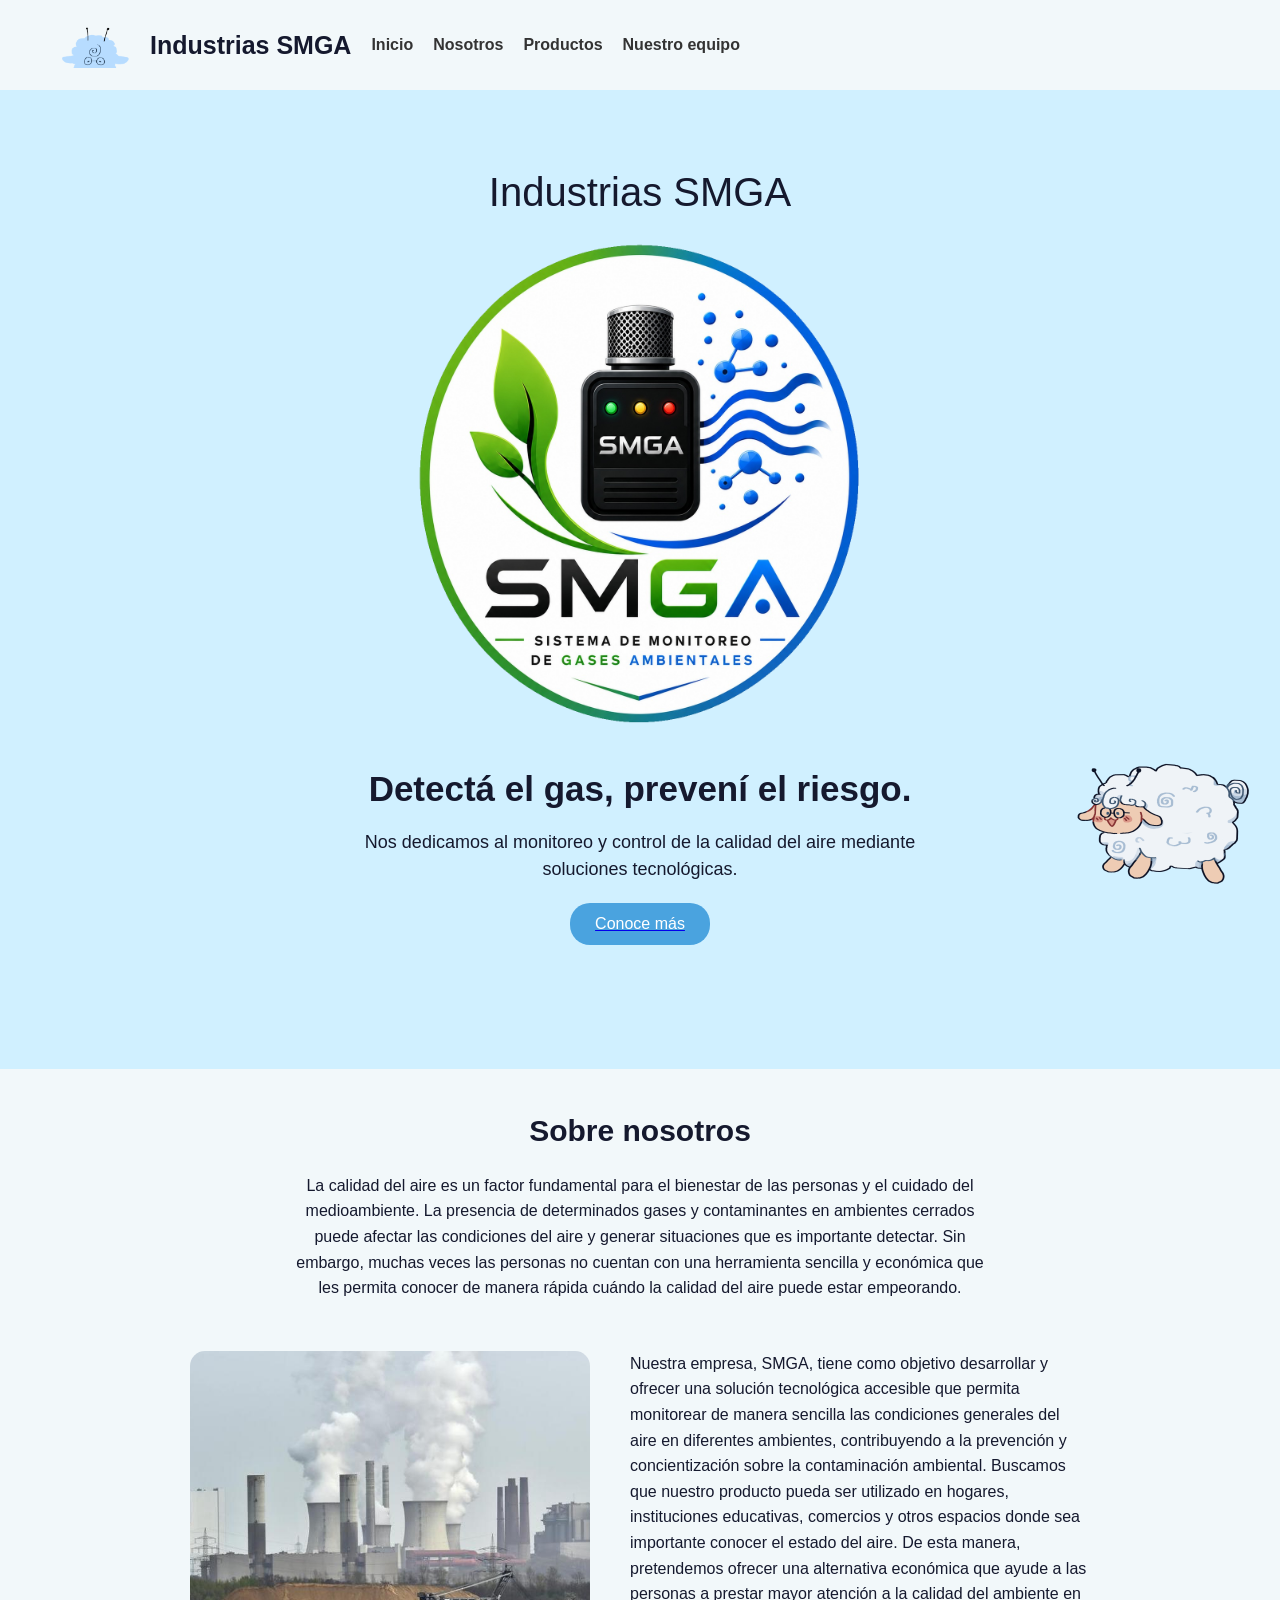
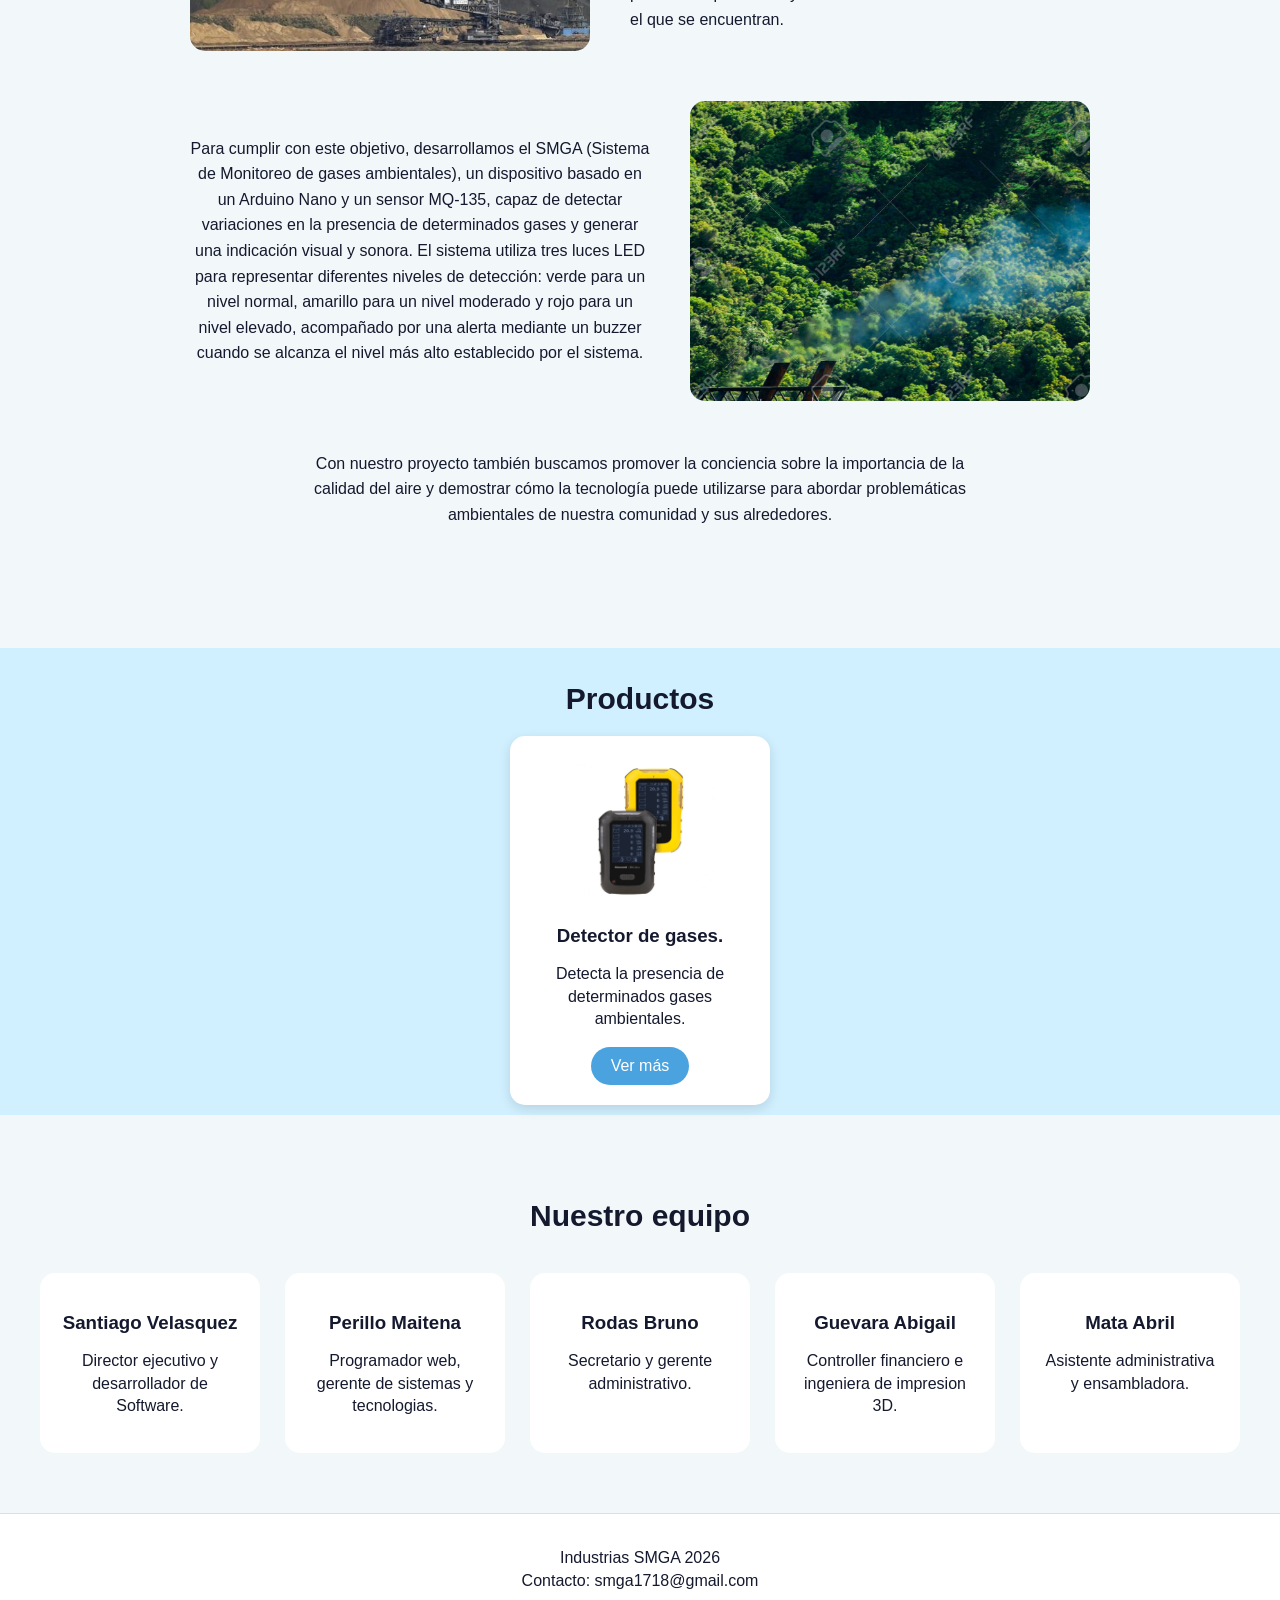
==== index.html @ 2269ce9d "Add files via upload" ====
<!DOCTYPE html>
<html lang="en">
<head>
    <meta charset="UTF-8">
    <meta name="viewport" content="width=device-width, initial-scale=1.0">
    <title>SMGA</title>
    <link rel="stylesheet" href="estilos.css/estilo.css">
</head>

<body>
    <header> 
    <div class="logo">
     <img src="IMAGENES/anabel chqiiutia.png"> 
     <h1> Industrias SMGA </h1>
    

    <nav> <a href="#Inicio">Inicio</a>
        <a href="#Nosotros">Nosotros</a>
        <a href="#Productos">Productos</a>
        <a href="#Contactos">Nuestro equipo</a>
    </nav>
    </div>
    </header>

    <main>
<section id="Inicio" class="Inicio">
    <span>Industrias SMGA</span>
    <img src="IMAGENES/1000128263.png">

    <h2>Detectá el gas, prevení el riesgo.</h2>
    <p>Nos dedicamos al monitoreo y control de la calidad del aire mediante soluciones tecnológicas.</p>

   <a href="#Nosotros"> 
    <button>Conoce más</button>
    </a>
    <img src="">
</section>

<section id="Nosotros" class="Nosotros">
<h2>Sobre nosotros</h2>

<p class="intro"> La calidad del aire es un factor fundamental para el bienestar de las personas y el cuidado del medioambiente. La presencia de determinados gases y contaminantes en ambientes cerrados puede afectar las condiciones del aire y generar situaciones que es importante detectar. Sin embargo, muchas veces las personas no cuentan con una herramienta sencilla y económica que les permita conocer de manera rápida cuándo la calidad del aire puede estar empeorando.  </p> 

<div class="nosotros-bloque">
<img src="IMAGENES/gas.jpeg">

<div>
 <p> Nuestra empresa, SMGA, tiene como objetivo desarrollar y ofrecer una solución tecnológica accesible que permita monitorear de manera sencilla las condiciones generales del aire en diferentes ambientes, contribuyendo a la prevención y concientización sobre la contaminación ambiental. Buscamos que nuestro producto pueda ser utilizado en hogares, instituciones educativas, comercios y otros espacios donde sea importante conocer el estado del aire. De esta manera, pretendemos ofrecer una alternativa económica que ayude a las personas a prestar mayor atención a la calidad del ambiente en el que se encuentran.</p> 
</div>

</div>

<div class="nosotros-bloque">

<p> Para cumplir con este objetivo, desarrollamos el SMGA (Sistema de Monitoreo de gases ambientales), un dispositivo basado en un Arduino Nano y un sensor MQ-135, capaz de detectar variaciones en la presencia de determinados gases y generar una indicación visual y sonora. El sistema utiliza tres luces LED para representar diferentes niveles de detección: verde para un nivel normal, amarillo para un nivel moderado y rojo para un nivel elevado, acompañado por una alerta mediante un buzzer cuando se alcanza el nivel más alto establecido por el sistema.</p>


<img src="IMAGENES/green.jpg">
</div>


<div class="nosotros-final">
<p>Con nuestro proyecto también buscamos promover la conciencia sobre la importancia de la calidad del aire y demostrar cómo la tecnología puede utilizarse para abordar problemáticas ambientales de nuestra comunidad y sus alrededores.</p>
</div>

</section>

<section id="Productos" class="Productos">

<h2>Productos</h2>

<div class="tarjetas">
<article class="Producto">
<img src="IMAGENES/producto 1.jpg">
<h3>Detector de gases.</h3>
<p>Detecta la presencia de determinados gases ambientales.</p>
<a href="producto.html" class="boton">Ver más</a>
</article>
</div>
</section>

<div class="mascota-flotante">
    <img class="mascota-normal" src="IMAGENES/anabel dada vuelta.png">

     <img class="mascota-hover" src="IMAGENES/anabel hover.png">
</div>

<section id="Contactos" class="Equipo">

    <h2>Nuestro equipo</h2>
<div class="Personas">

<div class="Persona">
    <h3>Santiago Velasquez</h3>
<p>Director ejecutivo y desarrollador de Software.</p>
</div>

<div class="Persona">
    <h3>Perillo Maitena</h3>
<p>Programador web, gerente de sistemas y tecnologias.</p>
</div>

<div class="Persona">
    <h3>Rodas Bruno</h3>
<p>Secretario y gerente administrativo.</p>
</div>

<div class="Persona">
    <h3>Guevara Abigail</h3>
<p>Controller financiero e ingeniera de impresion 3D.</p>
</div>

<div class="Persona">
    <h3>Mata Abril</h3>
<p>Asistente administrativa y ensambladora.</p>
</div>

</div>
</section>
    </main>

<footer>
<p>Industrias SMGA 2026</p>
<p>Contacto: smga1718@gmail.com</p>
</footer>

</body>
</html>
---- estilos.css/estilo.css ----
/* GENERAL */

body {
    margin: 0;
    font-family: Arial, sans-serif;
    background-color: rgb(208, 240, 255);
    color: #15192e;
}

html { 
    scroll-behavior: smooth
    ;}

    
/* ENCABEZADO */

header {
    display: flex;
    justify-content: space-between;
    align-items: center;
    padding: 20px 60px;
    background-color: rgb(242, 248, 250);
}

.logo {
    display: flex;
    align-items: center;
    gap: 20px;
}

.logo img {
    width: 70px;
    height: 50px;
    object-fit: contain;
}

.logo h1 {
    margin: 0;
    font-size: 25px;
}

nav {
    display: flex;
    gap: 20px;
}

nav a {
    text-decoration: none;
    color: #333;
    font-weight: bold;
}

nav a:hover {
    color: #4aa3df;
}


/* INICIO */

.Inicio {
    text-align: center;
    padding: 80px 20px;
}

.Inicio span {
    display: block;
    font-size: 40px;
    margin-bottom: 20px;
}

.Inicio img {
    width: 500px;
    margin-bottom: 20px;
}

.Inicio h2 {
    font-size: 35px;
    margin: 10px 0;
}

.Inicio p {
    max-width: 600px;
    margin: 20px auto;
    font-size: 18px;
    line-height: 1.5;
}

.Inicio button {
    padding: 12px 25px;
    border: none;
    border-radius: 20px;
    background-color: #4aa3df;
    color: white;
    font-size: 16px;
    cursor: pointer;
    display: block;
    margin: 20px auto;
}

.Inicio button:hover {
    background-color: #3189c4;
}


/* SOBRE NOSOTROS */

.Nosotros {
    padding: 70px 20px;
    padding-top: 20px;
    text-align: center;
    background-color: rgb(242, 248, 250);
}

.Nosotros h2 {
    font-size: 30px;
}

.Nosotros p {
    max-width: 700px;
    margin: auto;
    line-height: 1.6;
}

.intro {
    text-align: center;
    max-width: 700px;
    margin: 20px auto;
}

.nosotros-bloque {
    display: flex;
    align-items: flex-start;
    justify-content: center;
    gap: 40px;
    margin: 50px auto;
    max-width: 900px;
}

.nosotros-bloque div {
    flex: 1;
    text-align: left;
}

.nosotros-bloque img {
    width: 400px;
    height: 300px;
    object-fit: cover;
    border-radius: 15px;
}


.nosotros-bloque div {
    flex: 1;
}

.img .nosotros-bloque2 {
    width: 350px;
    height: 220px;
    object-fit: cover;
    align-self: flex-start;
}

.nosotros-final {
    text-align: center;
    max-width: 700px;
    margin: 50px auto;
}

/* ANABEL */

.mascota-flotante {
    position: fixed;
    bottom: -50px;
    right: 20px;
    width: 200px;
    height: 200px;
    z-index: 1000;
}

.mascota-flotante img {
    width: 100%;
    position: absolute;
}

.mascota-hover {
    display: none;
}

.mascota-flotante:hover .mascota-normal {
    display: none;
}

.mascota-flotante:hover .mascota-hover {
    display: block;
}

/* PRODUCTOS */

.Productos {
    padding: 10px 20px;
    text-align: center;
}

.Productos h2 {
    font-size: 30px;
    margin-bottom: 20px;
}

.tarjetas {
    display: flex;
    justify-content: center;
    gap: 25px;
    flex-wrap: wrap;
}

.Producto {
    background-color: white;
    width: 220px;
    padding: 20px;
    border-radius: 15px;
    box-shadow: 0 4px 12px #00000020;
}

.Producto img {
    width: 150px;
    height: 150px;
    object-fit: contain;
}

.Producto h3 {
    margin: 15px 0 10px;
}

.Producto p {
    line-height: 1.4;
}

.Producto .boton {
    display: inline-block;
    padding: 10px 20px;
    border-radius: 20px;
    background-color: #4aa3df;
    color: white;
    text-decoration: none;
    cursor: pointer;
}

.Producto .boton:hover {
    background-color: #3189c4;
}

.Producto button:hover {
    background-color: #3189c4;
}


/* EQUIPO */

.Equipo {
    padding: 60px 20px;
    text-align: center;
    background-color: rgb(242, 248, 250);
}

.Equipo h2 {
    font-size: 30px;
    margin-bottom: 40px;
}

.Personas {
    display: flex;
    justify-content: center;
    gap: 25px;
    flex-wrap: wrap;
}

.Persona {
    width: 180px;
    padding: 20px;
    background-color: #ffffff;
    border-radius: 15px;
}

.Persona h3 {
    margin-bottom: 10px;
}

.Persona p {
    line-height: 1.4;
}



/* PIE DE PÁGINA */

footer {
    padding: 30px;
    text-align: center;
    background-color: white;
    border-top: 1px solid #ddd;
}

footer p {
    margin: 5px;
}


/* PARA CELU*/

@media (max-width: 600px) {

    /* Inicio */
    .Inicio {
        padding: 40px 15px;
    }

    .Inicio span {
        font-size: 30px;
    }

    .Inicio img {
        width: 100%;
        max-width: 400px;
        height: auto;
    }

    .Inicio h2 {
        font-size: 25px;
    }

    .Inicio p {
        font-size: 16px;
    }

    /* Nosotros */
    .nosotros-bloque {
        flex-direction: column;
        align-items: center;
        gap: 20px;
    }

    .nosotros-bloque img {
        width: 100%;
        max-width: 400px;
        height: auto;
    }

    .nosotros-bloque div {
        width: 100%;
    }

    /* Productos */
    .Producto {
        width: 100%;
        max-width: 300px;
    }

    /* Equipo */
    .Persona {
        width: 100%;
        max-width: 300px;
    }

    /* Anabel */
    .mascota-flotante {
        width: 100px;
        height: 100px;
        bottom: -25px;
        right: 5px;
    }

    /* Pie de página */
    footer {
        padding: 20px 10px;
        overflow-wrap: anywhere;
    }
}
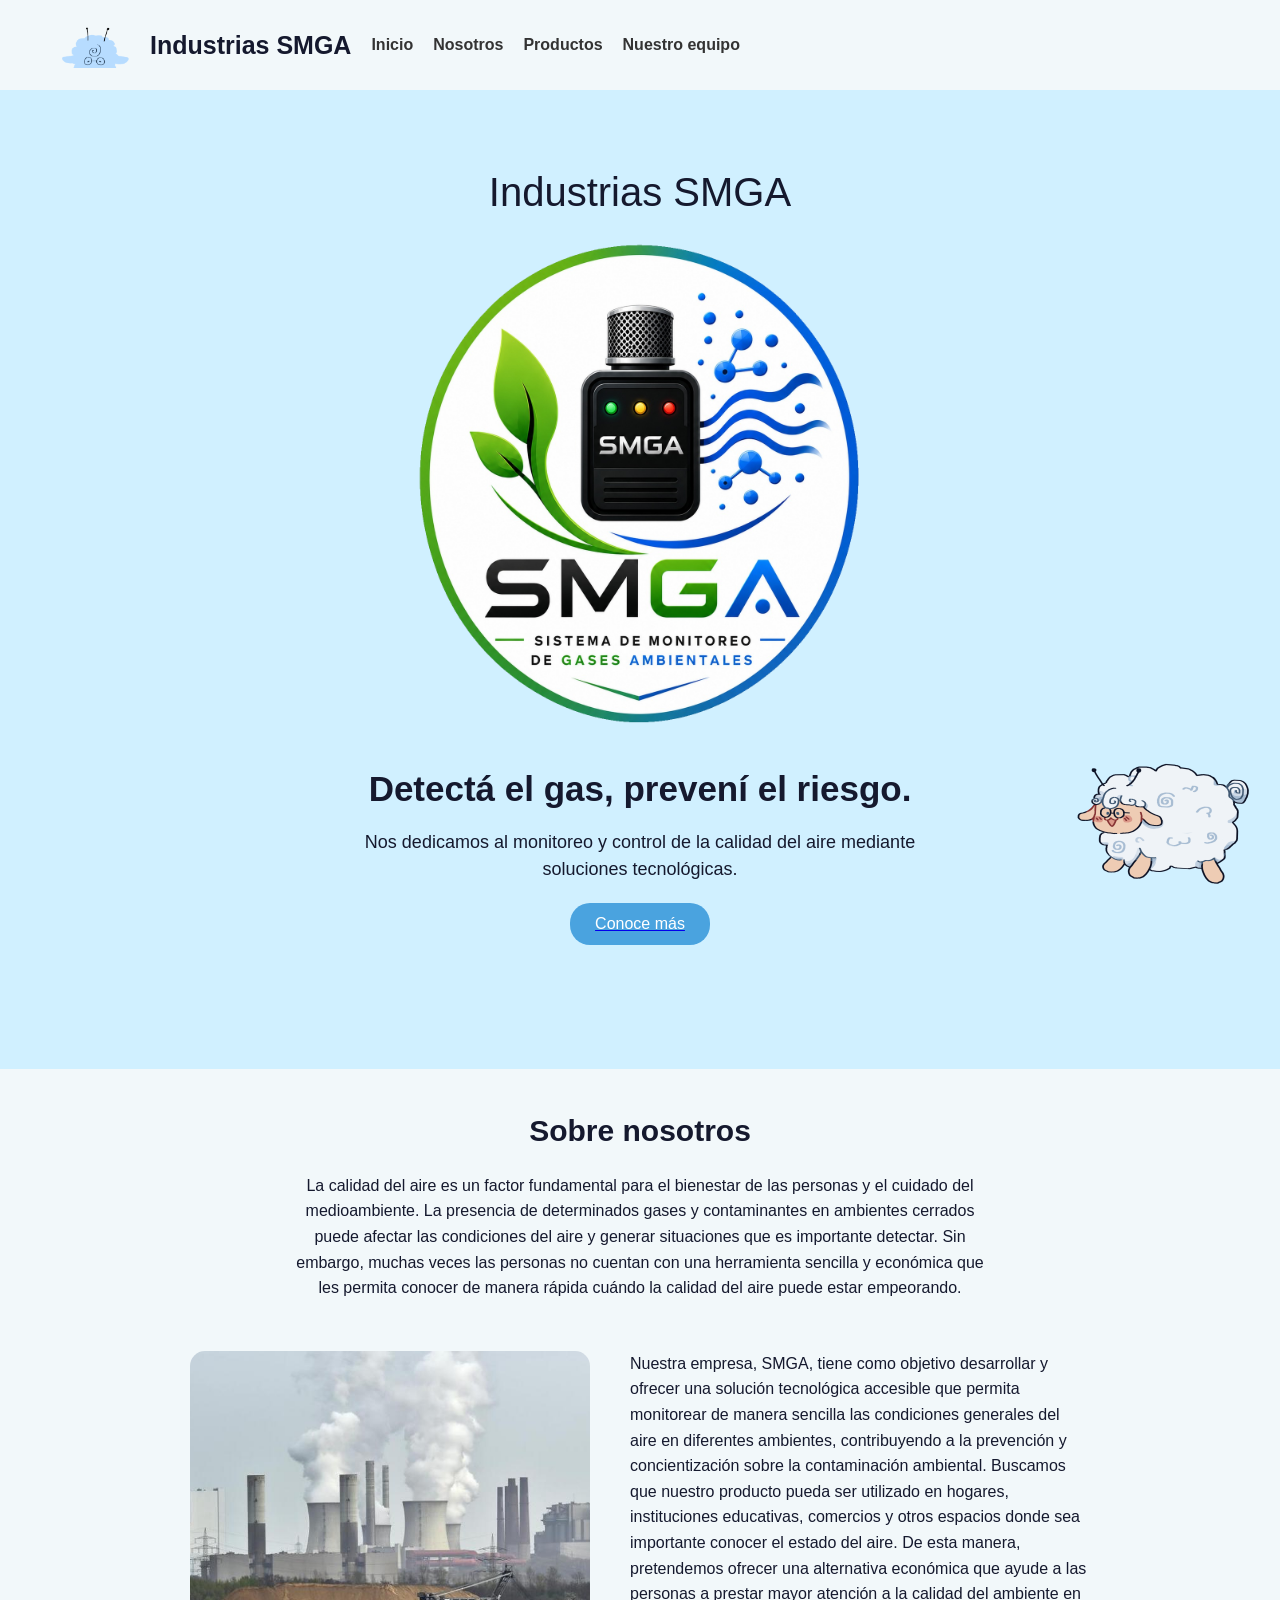
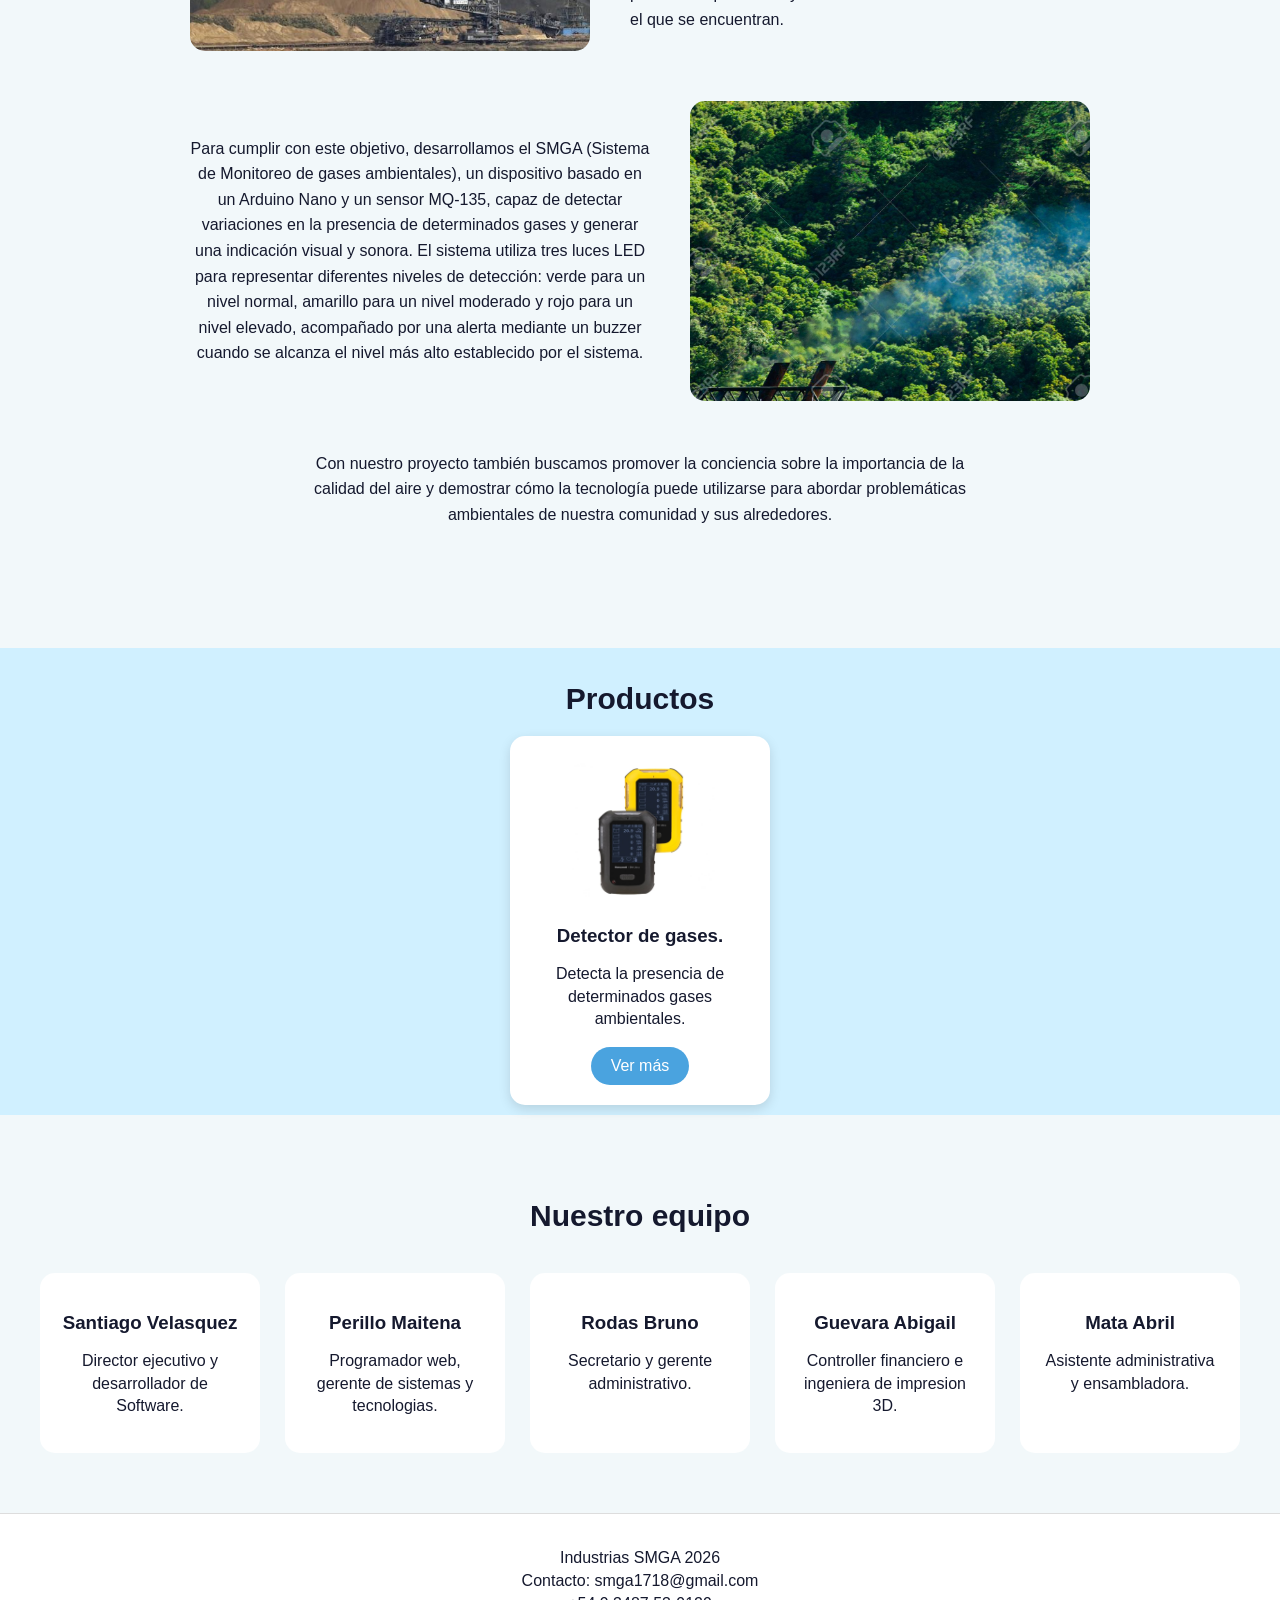
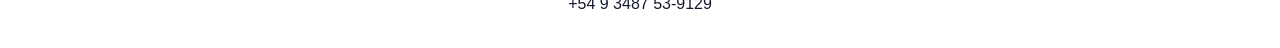
==== commit 434ffbbd: "Update index.html" ====
--- a/index.html
+++ b/index.html
@@ -122,6 +122,7 @@
 <footer>
 <p>Industrias SMGA 2026</p>
 <p>Contacto: smga1718@gmail.com</p>
+    <p>+54 9 3487 53-9129</p>
 </footer>
 
 </body>
--- a/estilos.css/estilo.css
+++ b/estilos.css/estilo.css
@@ -8,11 +8,11 @@
     color: #15192e;
 }
 
-html { 
-    scroll-behavior: smooth
-    ;}
-
-    
+html {
+    scroll-behavior: smooth;
+}
+
+
 /* ENCABEZADO */
 
 header {
@@ -149,11 +149,6 @@
     border-radius: 15px;
 }
 
-
-.nosotros-bloque div {
-    flex: 1;
-}
-
 .img .nosotros-bloque2 {
     width: 350px;
     height: 220px;
@@ -166,6 +161,7 @@
     max-width: 700px;
     margin: 50px auto;
 }
+
 
 /* ANABEL */
 
@@ -194,6 +190,7 @@
 .mascota-flotante:hover .mascota-hover {
     display: block;
 }
+
 
 /* PRODUCTOS */
 
@@ -250,10 +247,6 @@
     background-color: #3189c4;
 }
 
-.Producto button:hover {
-    background-color: #3189c4;
-}
-
 
 /* EQUIPO */
 
@@ -291,7 +284,6 @@
 }
 
 
-
 /* PIE DE PÁGINA */
 
 footer {
@@ -306,13 +298,61 @@
 }
 
 
-/* PARA CELU*/
+/* CELU */
 
 @media (max-width: 600px) {
 
+    html,
+    body {
+        width: 100%;
+        max-width: 100%;
+        overflow-x: clip;
+    }
+
+header {
+    display: flex;
+    flex-direction: column !important;
+    align-items: center;
+    padding: 15px;
+    gap: 15px;
+}
+
+.logo {
+    display: flex;
+    align-items: center;
+    justify-content: center;
+    gap: 8px;
+}
+
+.logo img {
+    width: 35px;
+    height: 35px;
+}
+
+.logo h1 {
+    font-size: 20px;
+}
+
+nav {
+    display: flex;
+    flex-direction: row;
+    flex-wrap: wrap;
+    justify-content: center;
+    gap: 15px;
+    width: 100%;
+}
+
+nav a {
+    font-size: 13px;
+}
+
     /* Inicio */
+
     .Inicio {
+        width: 100%;
+        box-sizing: border-box;
         padding: 40px 15px;
+        text-align: center;
     }
 
     .Inicio span {
@@ -320,9 +360,11 @@
     }
 
     .Inicio img {
+        display: block;
         width: 100%;
         max-width: 400px;
         height: auto;
+        margin: 20px auto;
     }
 
     .Inicio h2 {
@@ -330,39 +372,118 @@
     }
 
     .Inicio p {
+        width: 100%;
+        max-width: 600px;
+        box-sizing: border-box;
         font-size: 16px;
-    }
-
-    /* Nosotros */
+        margin: 20px auto;
+    }
+
+    /* Sobre nosotros */
+
+    .Nosotros {
+        width: 100%;
+        box-sizing: border-box;
+        padding: 25px 15px;
+    }
+
+    .Nosotros p,
+    .intro,
+    .nosotros-final {
+        width: 100%;
+        max-width: 700px;
+        box-sizing: border-box;
+        overflow-wrap: break-word;
+    }
+
     .nosotros-bloque {
+        display: flex;
         flex-direction: column;
         align-items: center;
+        width: 100%;
+        box-sizing: border-box;
         gap: 20px;
+        margin: 35px auto;
     }
 
     .nosotros-bloque img {
+        display: block;
         width: 100%;
         max-width: 400px;
         height: auto;
+        align-self: center;
     }
 
     .nosotros-bloque div {
         width: 100%;
+        flex: none;
+        box-sizing: border-box;
+        text-align: left;
     }
 
     /* Productos */
+
+    .Productos {
+        width: 100%;
+        box-sizing: border-box;
+        padding: 20px 15px;
+    }
+
+    .tarjetas {
+        justify-content: center;
+        width: 100%;
+    }
+
     .Producto {
         width: 100%;
         max-width: 300px;
-    }
-
-    /* Equipo */
+        box-sizing: border-box;
+    }
+
+    .Producto img {
+        max-width: 100%;
+    }
+
+    /* Equipo: dos tarjetas por fila */
+
+    .Equipo {
+        width: 100%;
+        box-sizing: border-box;
+        padding: 35px 10px;
+    }
+
+    .Personas {
+        display: flex;
+        flex-direction: row;
+        justify-content: center;
+        align-items: stretch;
+        flex-wrap: wrap;
+        gap: 12px;
+        width: 100%;
+        box-sizing: border-box;
+    }
+
     .Persona {
-        width: 100%;
-        max-width: 300px;
+        width: calc(50% - 6px);
+        max-width: 220px;
+        min-width: 0;
+        padding: 12px 8px;
+        box-sizing: border-box;
+        overflow-wrap: anywhere;
+    }
+
+    .Persona h3 {
+        font-size: 15px;
+        line-height: 1.3;
+    }
+
+    .Persona p {
+        font-size: 13px;
+        line-height: 1.4;
     }
 
     /* Anabel */
+
     .mascota-flotante {
         width: 100px;
         height: 100px;
@@ -371,8 +492,10 @@
     }
 
     /* Pie de página */
+
     footer {
+        width: 100%;
+        box-sizing: border-box;
         padding: 20px 10px;
         overflow-wrap: anywhere;
-    }
-}+    
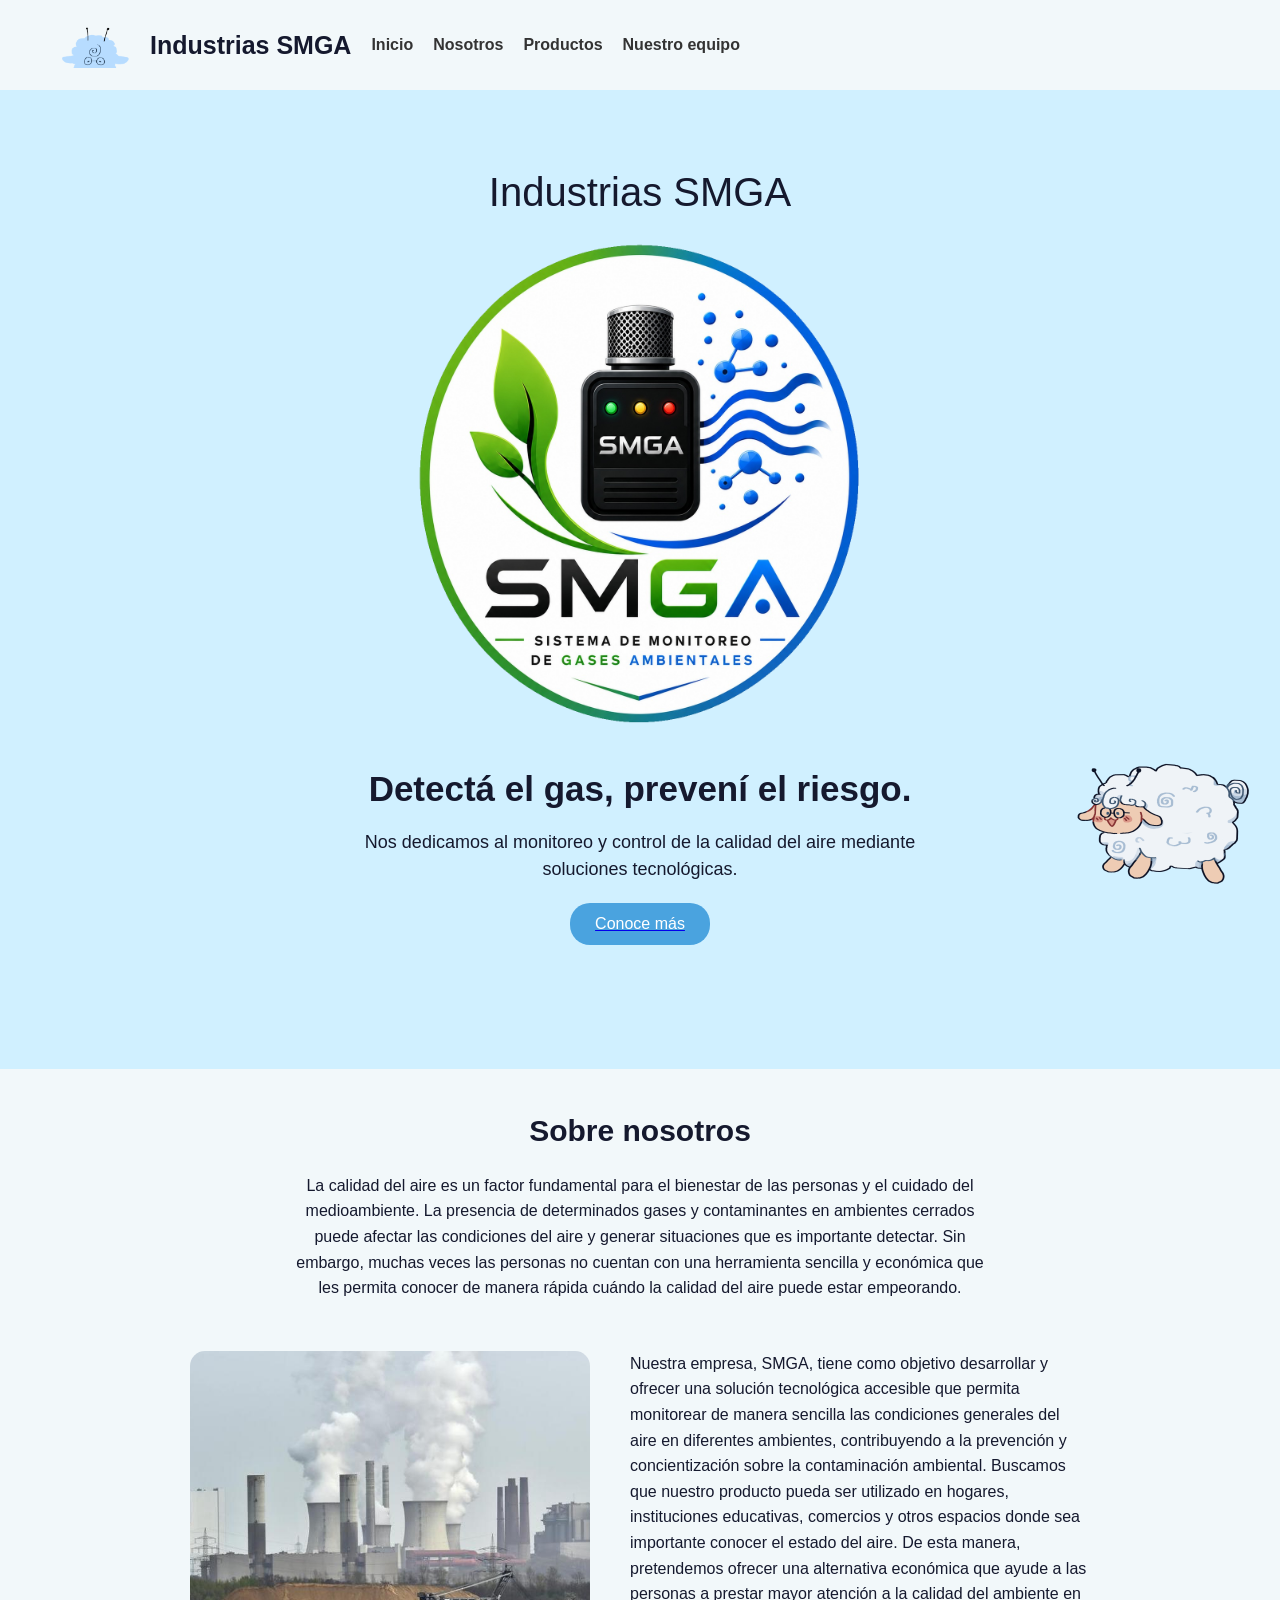
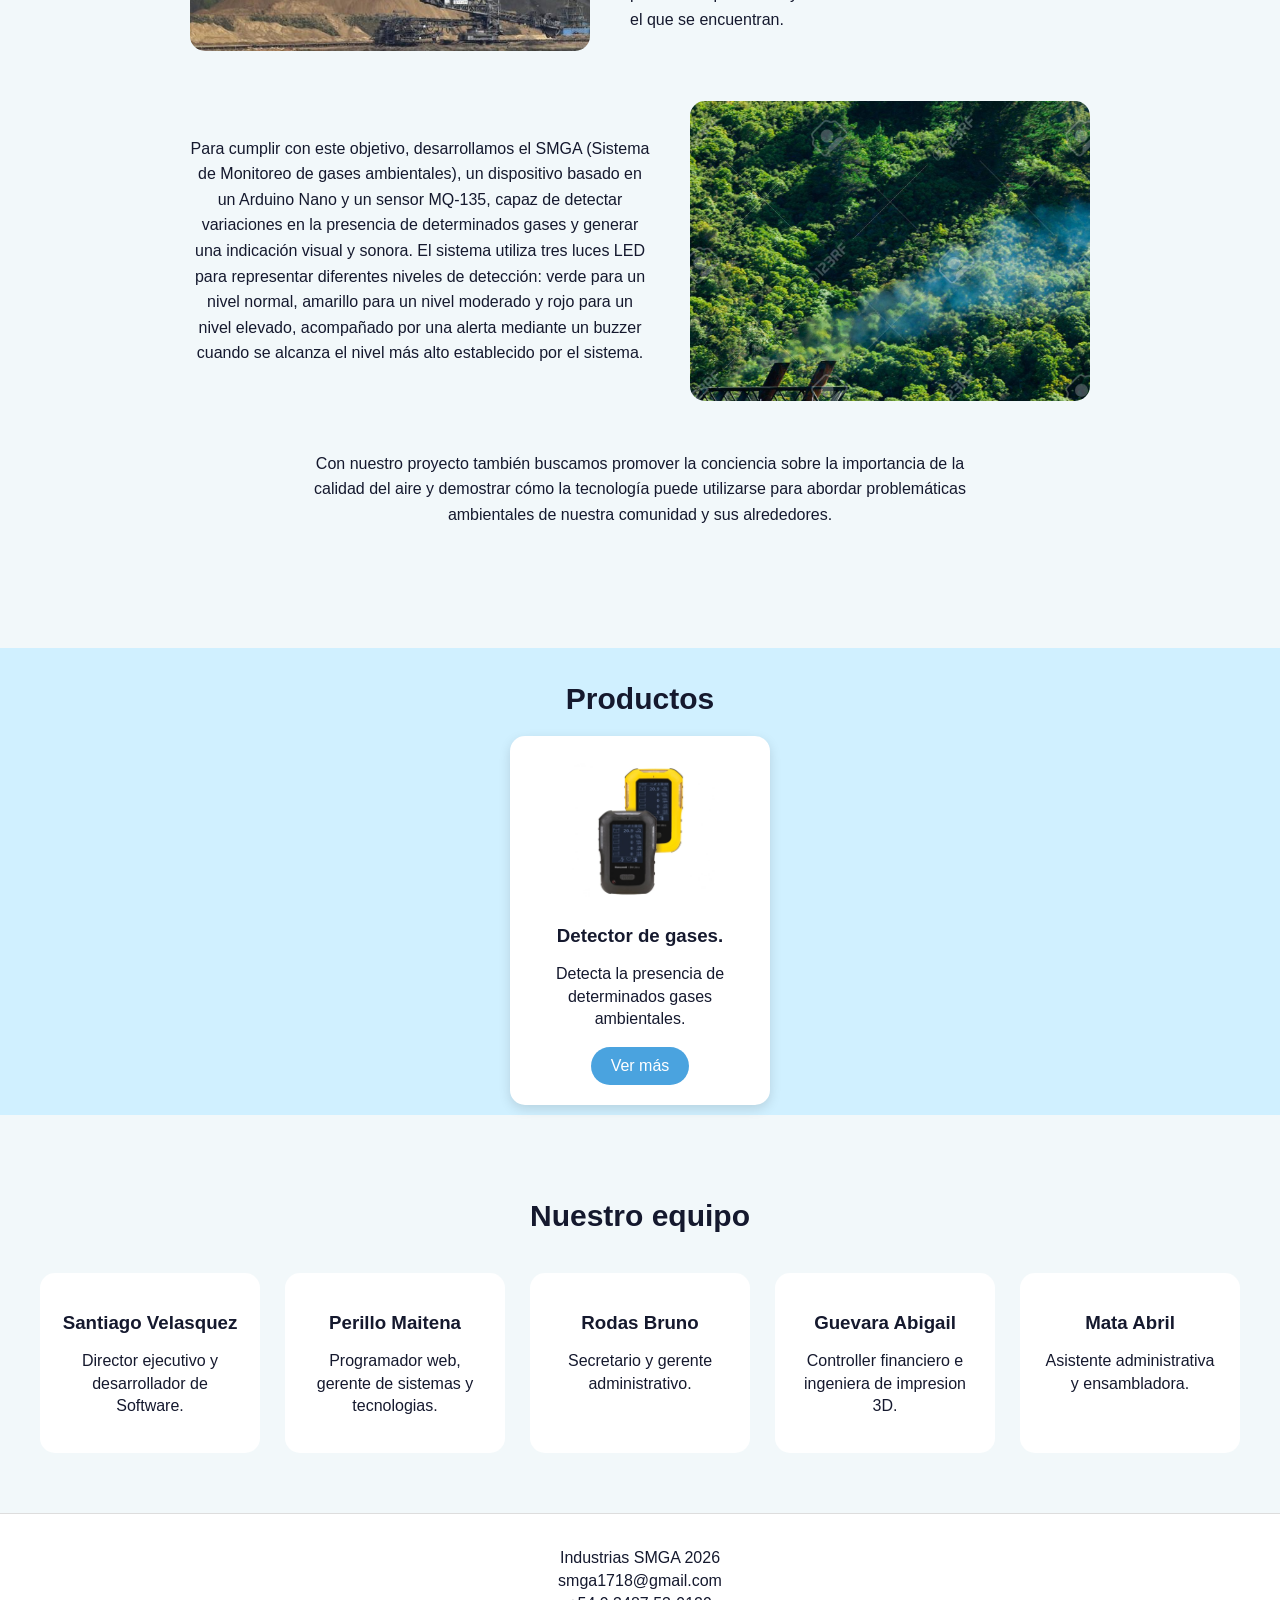
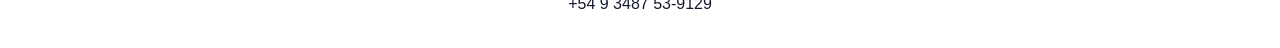
==== commit bbf8e51a: "Remove email label from footer" ====
--- a/index.html
+++ b/index.html
@@ -121,7 +121,7 @@
 
 <footer>
 <p>Industrias SMGA 2026</p>
-<p>Contacto: smga1718@gmail.com</p>
+<p>smga1718@gmail.com</p>
     <p>+54 9 3487 53-9129</p>
 </footer>
 
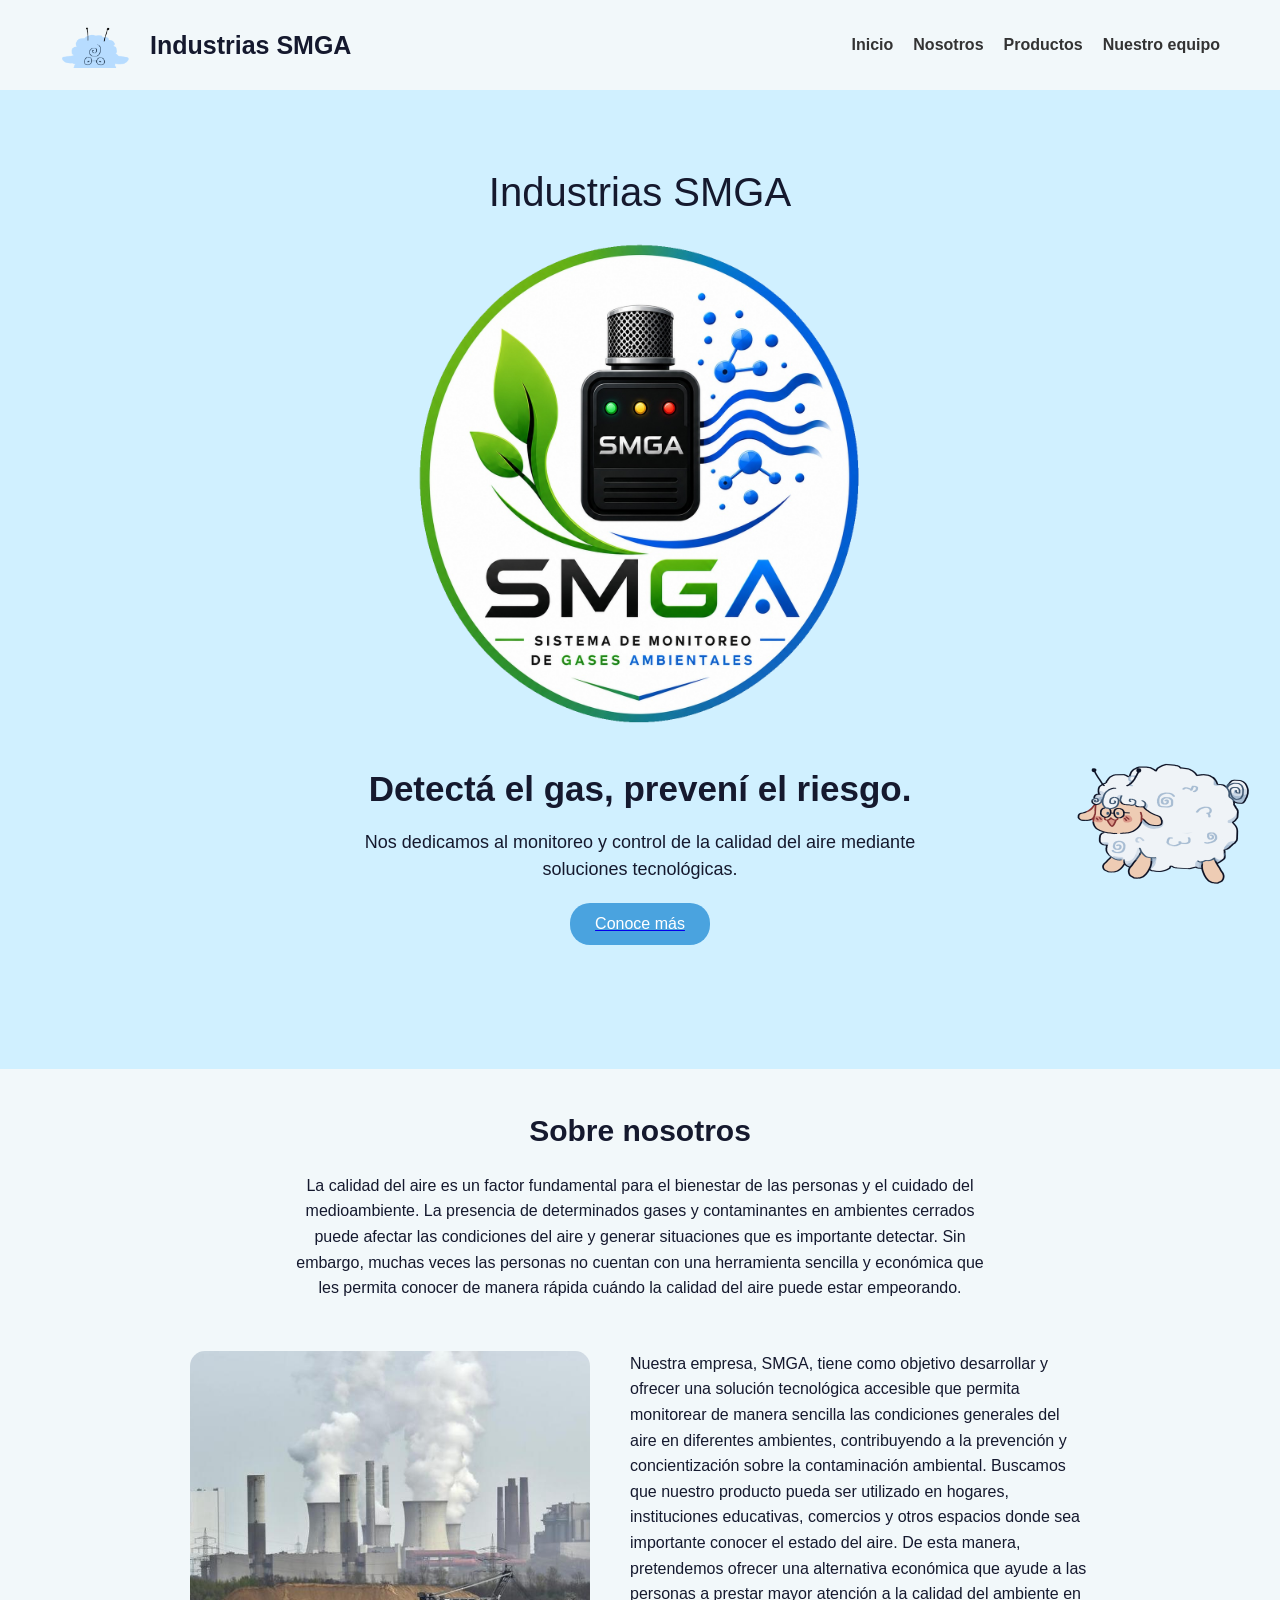
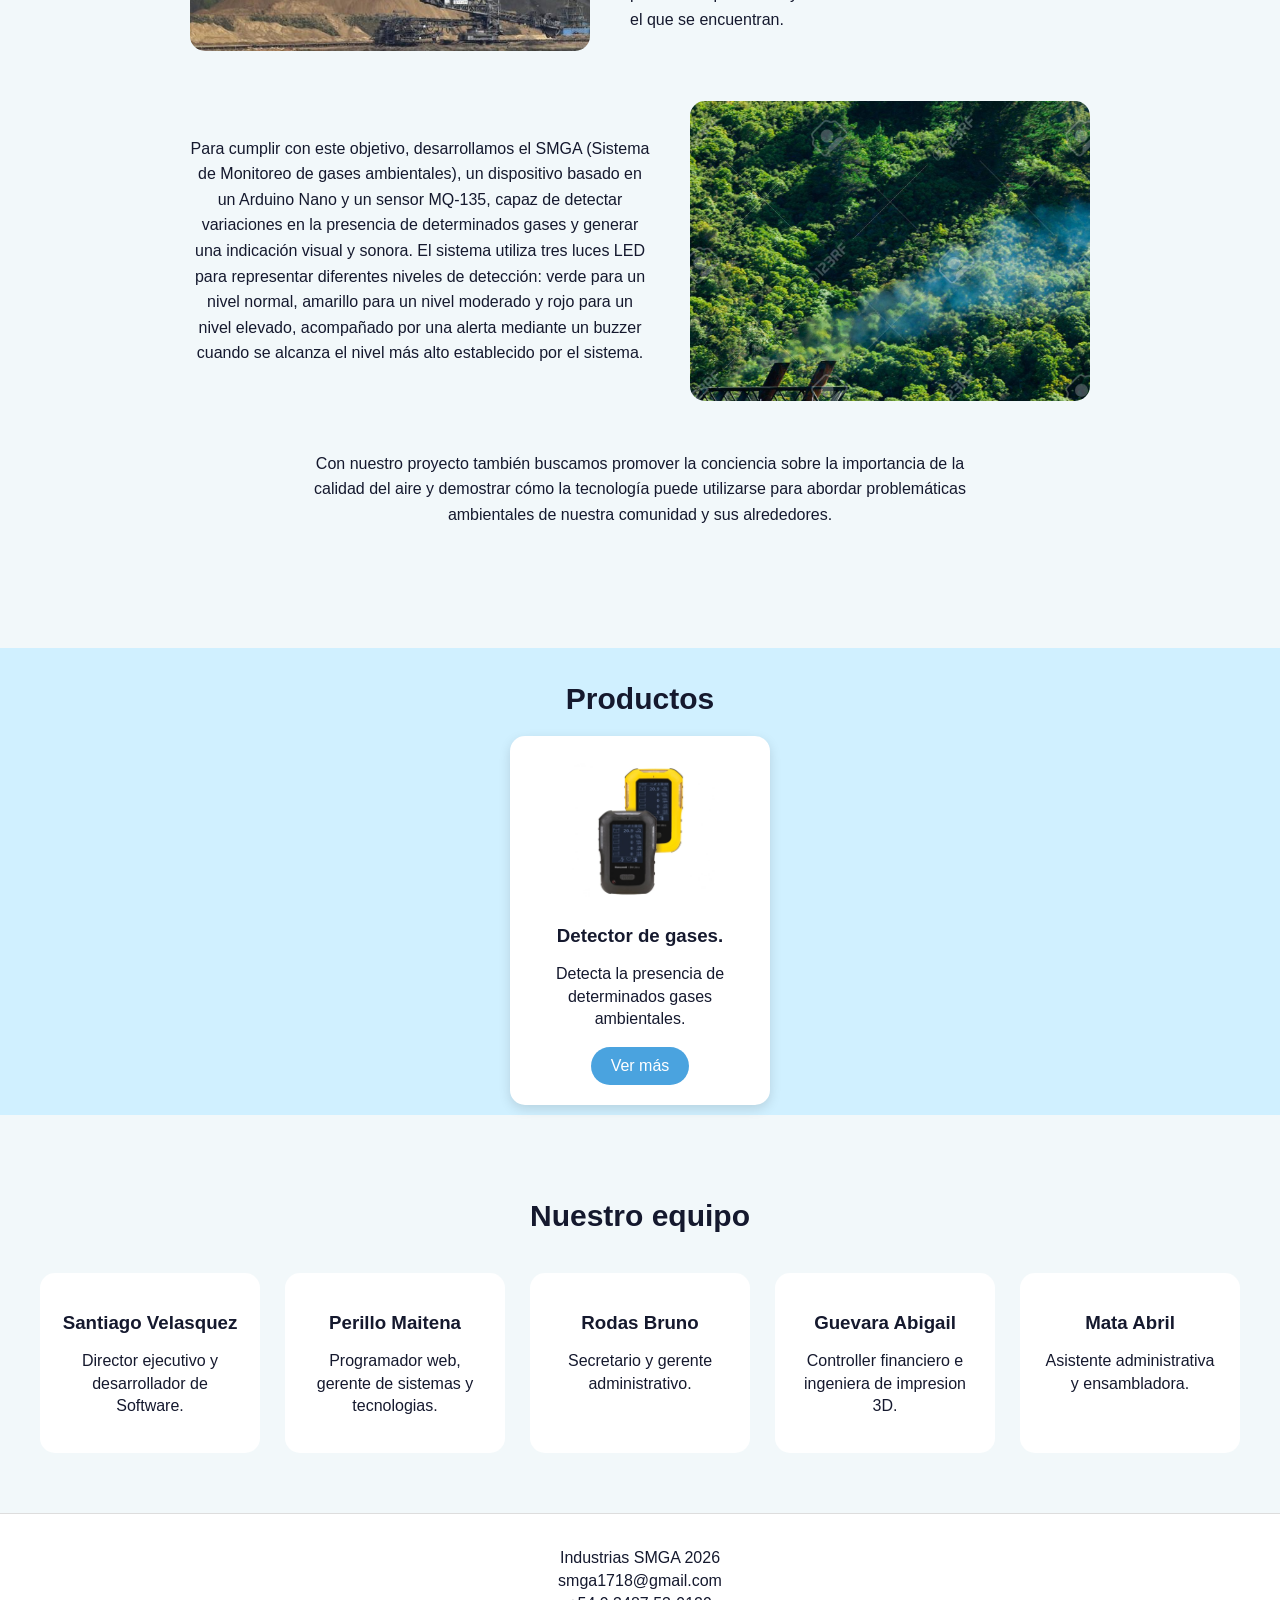
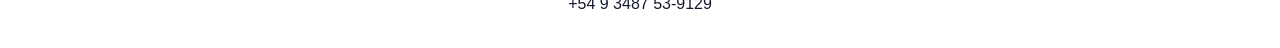
==== commit 94d99737: "Update index.html" ====
--- a/index.html
+++ b/index.html
@@ -5,22 +5,21 @@
     <meta name="viewport" content="width=device-width, initial-scale=1.0">
     <title>SMGA</title>
     <link rel="stylesheet" href="estilos.css/estilo.css">
-</head>
 
-<body>
-    <header> 
+<header>
     <div class="logo">
-     <img src="IMAGENES/anabel chqiiutia.png"> 
-     <h1> Industrias SMGA </h1>
-    
+        <img src="IMAGENES/anabel chqiiutia.png">
+        <h1>Industrias SMGA</h1>
+    </div>
 
-    <nav> <a href="#Inicio">Inicio</a>
+    <nav>
+        <a href="#Inicio">Inicio</a>
         <a href="#Nosotros">Nosotros</a>
         <a href="#Productos">Productos</a>
         <a href="#Contactos">Nuestro equipo</a>
     </nav>
-    </div>
-    </header>
+</header>
+
 
     <main>
 <section id="Inicio" class="Inicio">
--- a/estilos.css/estilo.css
+++ b/estilos.css/estilo.css
@@ -309,43 +309,51 @@
         overflow-x: clip;
     }
 
-header {
-    display: flex;
-    flex-direction: column !important;
-    align-items: center;
-    padding: 15px;
-    gap: 15px;
-}
-
-.logo {
-    display: flex;
-    align-items: center;
-    justify-content: center;
-    gap: 8px;
-}
-
-.logo img {
-    width: 35px;
-    height: 35px;
-}
-
-.logo h1 {
-    font-size: 20px;
-}
-
-nav {
-    display: flex;
-    flex-direction: row;
-    flex-wrap: wrap;
-    justify-content: center;
-    gap: 15px;
-    width: 100%;
-}
-
-nav a {
-    font-size: 13px;
-}
-
+      /* ENCABEZADO CELULAR */
+
+    header {
+        display: flex;
+        flex-direction: column;
+        align-items: center;
+        justify-content: center;
+        padding: 15px;
+        gap: 12px;
+    }
+
+    .logo {
+        display: flex;
+        flex-direction: row;
+        align-items: center;
+        justify-content: center;
+        gap: 10px;
+        width: 100%;
+    }
+
+    .logo img {
+        display: block;
+        width: 45px;
+        height: 45px;
+        object-fit: contain;
+    }
+
+    .logo h1 {
+        font-size: 20px;
+        margin: 0;
+    }
+
+    nav {
+        display: flex;
+        flex-direction: row;
+        flex-wrap: wrap;
+        justify-content: center;
+        align-items: center;
+        gap: 15px;
+        width: 100%;
+    }
+
+    nav a {
+        font-size: 13px;
+    }
     /* Inicio */
 
     .Inicio {
